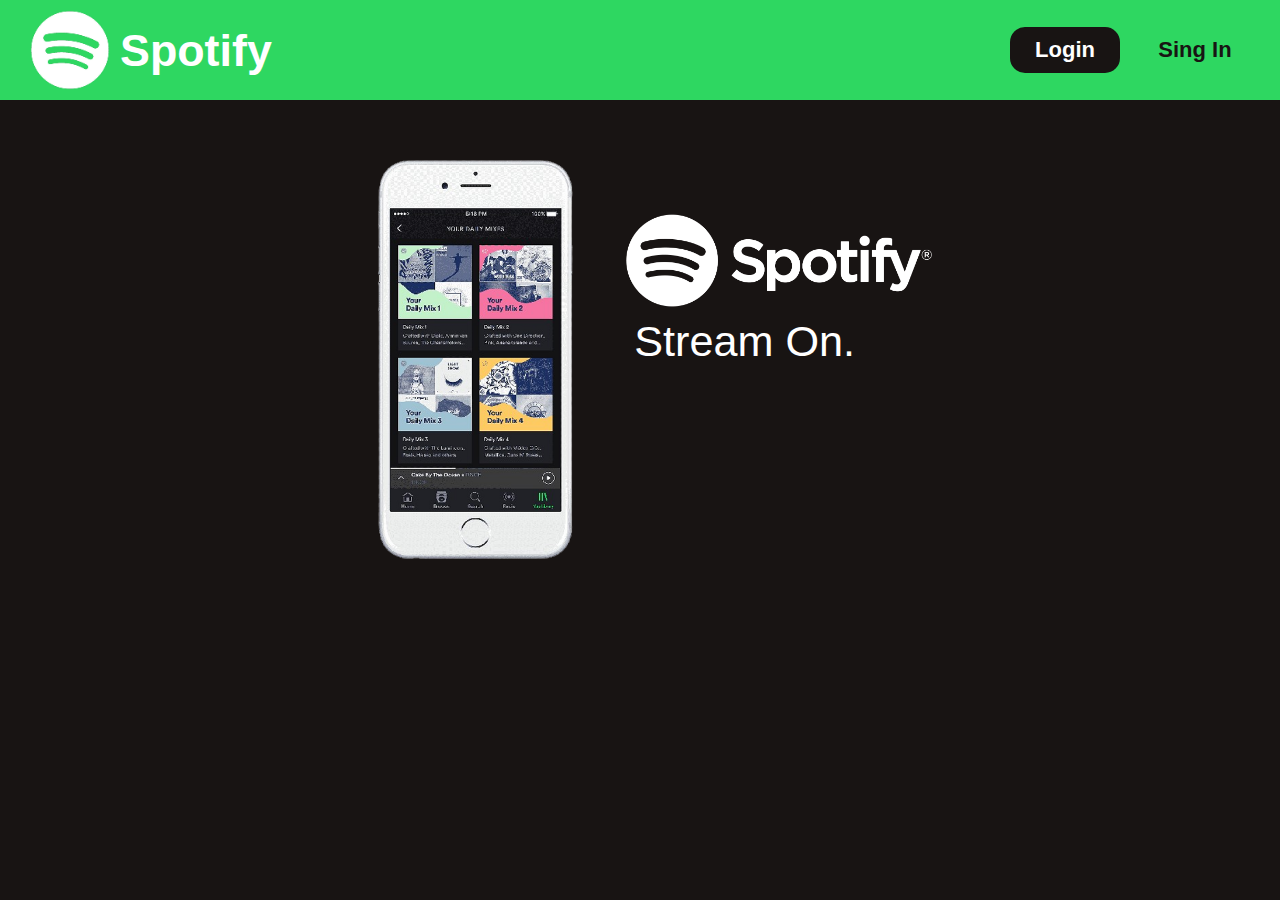
==== index.html @ ba1bf6ff "Initial commit" ====
<!DOCTYPE html>
<html lang="pt-BR">
<head>
    <meta charset="UTF-8">
    <meta name="viewport" content="width=device-width, initial-scale=1.0">
    <title>Spotify Page</title>
    <link rel="shortcut icon" href="assets/images/Spotify_Primary_Logo_RGB_White 1.png" type="image/png">
    <link rel="stylesheet" href="style.css">
</head>
<body>
    <header>
        <div class="logo">
            <img src="assets/images/Spotify_Primary_Logo_RGB_White 1.png" alt="Logo Spotify">
            <h1>Spotify</h1>
        </div>

        <div class="acesso">
            <a href="#" class="acesso__login">Login</a>
            <a href="#" class="acesso__sing-in">Sing In</a>
        </div>
    </header>

    <main>
            <img class="celular-exemplo" src="assets/images/png-clipart-feature-phone-smartphone-spotify-playlist-music-station-billboard-electronics-gadget-removebg-preview 1.png" alt="Exemplo Spotify Celular">
        
        <section class="text-spotify">

                <img src="assets/images/Spotify_Logo_RGB_White.png" alt="Logo spotify">

                <h2>Stream On.</h2>

        </section>
    </main>

</body>
</html>
---- style.css ----
/* Reset nas configurações gerais de estilo */
* {
    margin: 0;
    padding: 0;
    box-sizing: border-box;
}

/* Estilo do corpo */
body {
    min-height: 100dvh;
    font-family: Arial, Helvetica, sans-serif;
    background-color: #181413;
}

/* Estilo do cabeçalho */
header {
    height: 100px;
    display: flex;
    flex-flow: row nowrap;
    justify-content: space-between;
    align-items: center;
    background-color: #2ED761;
    padding: 10px;
}

/* Estilo da logo */
.logo {
    display: flex;
    align-items: center;
    margin-left: 20px;
    color: #fff;
}

.logo img {
    height: 80px;
}

.logo h1 {
    margin-left: 10px;
    font-size: 2.8em;
}

/* Estilo dos links de acesso */
.acesso {
    display: flex;
    align-items: center;
    font-size: 22px;
    font-weight: bold;
}

.acesso a{
    text-decoration: none;
    text-transform: none;
    color: #181413;
}

.acesso .acesso__sing-in {
    padding: 10px;
    width: 110px;
    text-align: center;
    border-radius: 15px;
    margin-right: 20px;
}

.acesso .acesso__login {
    background-color: #181413;
    width: 110px;
    color: #fff;
    padding: 10px;
    border-radius: 15px;
    text-align: center;
    margin-right: 20px;
}

/* Animação dos links */
.acesso .acesso__sing-in:hover {
    background-color: #6cd48c;
    color: #000;

    transition: 0.2s;
}

.acesso .acesso__login:hover {
    background-color: #292727;

    transition: 0.2s;
}

/* Estilizando o conteúdo principal */
main {
    display: flex;
    align-items: center;
    justify-content: center;
    margin: 50px;
}

/* Ajuste do tamanho da imagem de exemplo */
main img.celular-exemplo {
    height: 420px;
}


main .text-spotify {
    display: flex;
    flex-direction: column;
    color: #fff;
    margin-bottom: 150px;
}

main .text-spotify img {
    width: 330px;
    padding: 10px;
}

main .text-spotify h2 {
    font-weight: 500;
    font-size: 2.7em;
    text-indent: 20px;
}
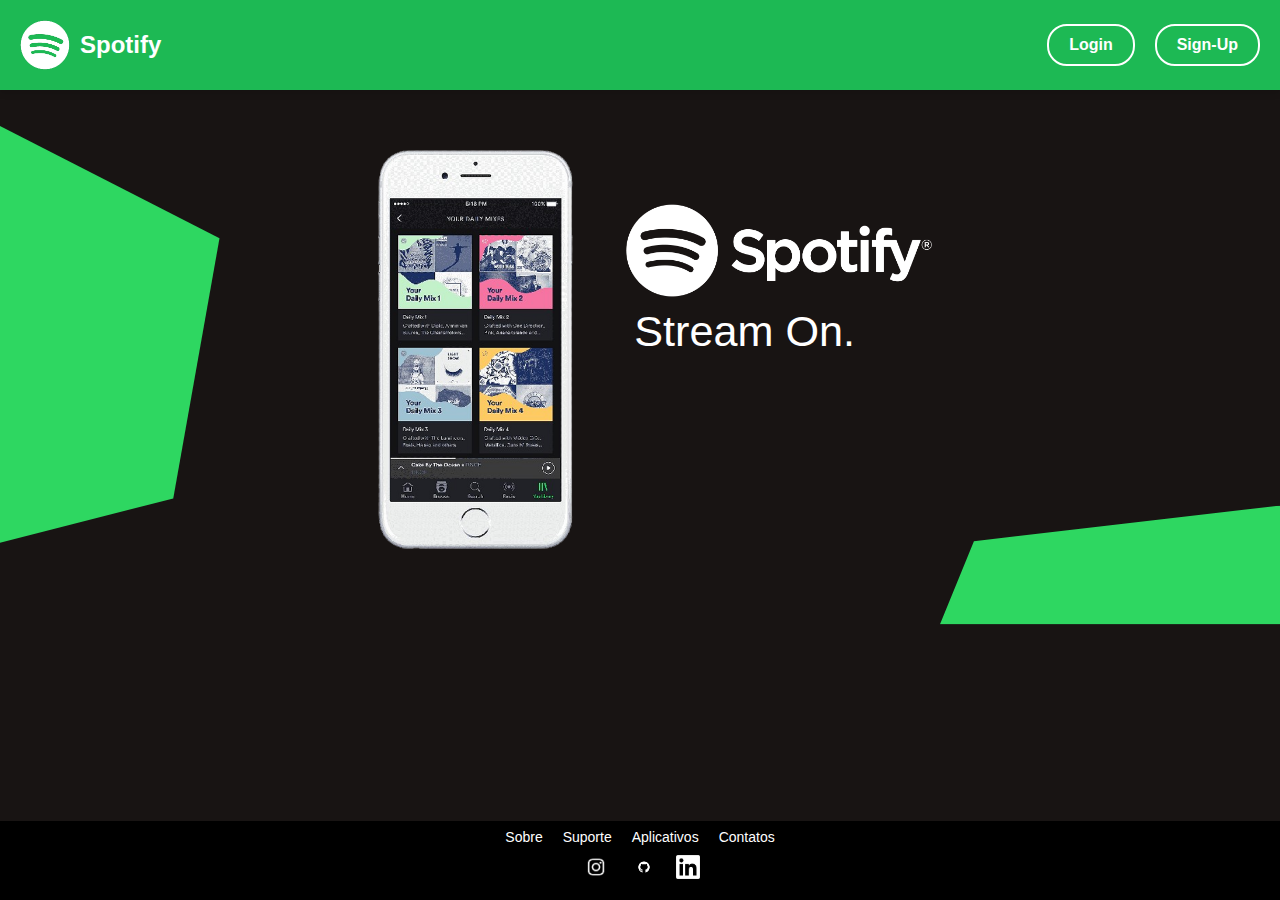
==== commit 6ad933b3: "Update (Estilo + Login)" ====
--- a/index.html
+++ b/index.html
@@ -5,7 +5,7 @@
     <meta name="viewport" content="width=device-width, initial-scale=1.0">
     <title>Spotify Page</title>
     <link rel="shortcut icon" href="assets/images/Spotify_Primary_Logo_RGB_White 1.png" type="image/png">
-    <link rel="stylesheet" href="style.css">
+    <link rel="stylesheet" href="styles/style.css">
 </head>
 <body>
     <header>
@@ -13,15 +13,15 @@
             <img src="assets/images/Spotify_Primary_Logo_RGB_White 1.png" alt="Logo Spotify">
             <h1>Spotify</h1>
         </div>
-
-        <div class="acesso">
-            <a href="#" class="acesso__login">Login</a>
-            <a href="#" class="acesso__sing-in">Sing In</a>
-        </div>
+    
+        <nav class="nav-links">
+            <a href="login.html" class="nav-link">Login</a>
+            <a href="#" class="nav-link">Sign-Up</a>
+        </nav>
     </header>
-
+   
     <main>
-            <img class="celular-exemplo" src="assets/images/png-clipart-feature-phone-smartphone-spotify-playlist-music-station-billboard-electronics-gadget-removebg-preview 1.png" alt="Exemplo Spotify Celular">
+        <img class="celular-exemplo" src="assets/images/png-clipart-feature-phone-smartphone-spotify-playlist-music-station-billboard-electronics-gadget-removebg-preview 1.png" alt="Exemplo Spotify Celular">
         
         <section class="text-spotify">
 
@@ -30,7 +30,26 @@
                 <h2>Stream On.</h2>
 
         </section>
+                       
+        <div class="enfeite-esquerdo"></div>
+        <div class="enfeite-direito"></div>
     </main>
+
+    <footer>
+        <div class="footer-links">
+            <a href="#">Sobre</a>
+            <a href="#">Suporte</a>
+            <a href="#">Aplicativos</a>
+            <a href="#">Contatos</a>
+        </div>
+        <div class="footer-social">
+            <a href="https://www.instagram.com/_devgabrielrosas/" target="_blank"><img src="assets/images/Instagram Logo PNG Transparent & SVG Vector - Freebie Supply.jpg" alt="Instagram"></a>
+
+            <a href="https://github.com/devgabrielrosas" target="_blank"><img src="assets/images/Primer.jpg" alt="GitHub"></a>
+
+            <a href="https://www.linkedin.com/in/devgabrielrosas/" target="_blank"><img src="assets/images/icone-linkedin-branco-png-5.png" alt="Ícone Linkedin"></a>
+        </div>
+    </footer>
 
 </body>
 </html>--- a/styles/style.css
+++ b/styles/style.css
@@ -0,0 +1,154 @@
+/* Reset nas configurações gerais de estilo */
+* {
+    margin: 0;
+    padding: 0;
+    box-sizing: border-box;
+}
+
+/* Estilo do corpo */
+body {
+    background-image: url('../assets/images/artistic-blurry-colorful-wallpaper-background.jpg');
+    background-size: cover; 
+    background-position: center; 
+    min-height: 100dvh;
+    font-family: Arial, Helvetica, sans-serif;
+    background-color: #181413;
+}
+
+/* Estilo do cabeçalho */
+header {
+    background-color: #1DB954; 
+    display: flex;
+    justify-content: space-between;
+    align-items: center;
+    padding: 20px;
+    box-shadow: 0 4px 6px rgba(0, 0, 0, 0.1); 
+}
+
+.logo {
+    display: flex;
+    align-items: center;
+}
+
+.logo img {
+    height: 50px;
+    margin-right: 10px;
+}
+
+.logo h1 {
+    font-size: 24px;
+    color: #fff;
+}
+
+.nav-links {
+    display: flex;
+    gap: 20px;
+}
+
+.nav-link {
+    color: #fff;
+    text-decoration: none;
+    font-size: 16px;
+    font-weight: bold;
+    transition: color 0.3s ease; 
+    padding: 10px 20px; 
+    border: 2px solid #fff; 
+    border-radius: 20px; 
+}
+
+.nav-link:hover {
+    color: #000; 
+    background-color: #fff; 
+}
+
+
+/* Estilizando o conteúdo principal */
+main {
+    display: flex;
+    flex-wrap: wrap;
+    align-items: center;
+    justify-content: center;
+    margin: 50px;
+}
+
+
+/* Ajuste do tamanho da imagem de exemplo */
+main img.celular-exemplo {
+    height: 420px;
+}
+
+
+main .text-spotify {
+    display: flex;
+    flex-direction: column;
+    color: #fff;
+    margin-bottom: 150px;
+}
+
+main .text-spotify img {
+    width: 330px;
+    padding: 10px;
+}
+
+main .text-spotify h2 {
+    font-weight: 500;
+    font-size: 2.7em;
+    text-indent: 20px;
+}
+
+/*Estilizando as figuras geométricas */
+.enfeite-esquerdo {
+    display: flex;
+    position: absolute;
+    width: 462.5px;
+    height: 473px;
+    left: -243px;
+    top: 120px;
+    background: #2ED761;
+    clip-path: polygon(50% 0%, 100% 25%, 90% 80%, 10% 100%, 0% 25%); 
+}
+
+.enfeite-direito {
+    display: flex;
+    position: absolute;
+    width: 486px; 
+    height: 170px; 
+    right: -73px; 
+    top: 480px;
+    background: #2ED761;
+    clip-path: polygon(10% 30%, 100% 0%, 100% 100%, 10% 100%, 25% 70%, 75% 70%, 90% 100%, 0% 100%);
+    transform: scale(0.7);
+}
+
+/*Estilizando o rodapé */
+footer {
+    background-color: black; 
+    color: #fff;
+    text-align: center;
+    padding: 8px;
+    position: absolute;
+    bottom: 0;
+    width: 100%;
+}
+
+.footer-links, .footer-social {
+    display: flex;
+    justify-content: center;
+    gap: 20px;
+    margin-bottom: 10px;
+}
+
+.footer-links a, .footer-social a {
+    color: #fff;
+    text-decoration: none;
+    font-size: 14px;
+}
+
+.footer-social img {
+    height: 24px;
+}
+
+.footer-links a:hover, .footer-social a:hover {
+    text-decoration: underline;
+}
+
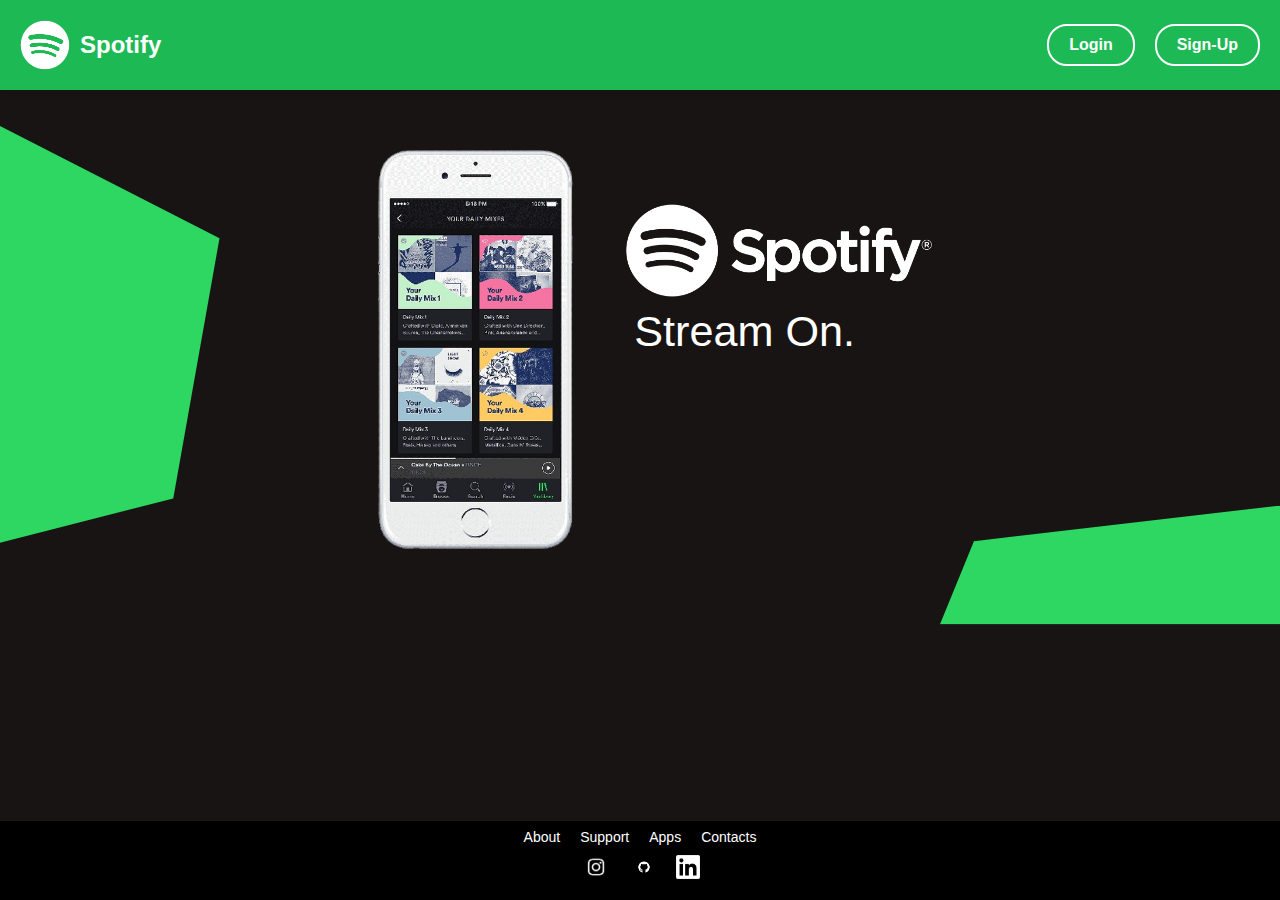
==== commit a69b3432: "Commit final" ====
--- a/index.html
+++ b/index.html
@@ -16,7 +16,7 @@
     
         <nav class="nav-links">
             <a href="login.html" class="nav-link">Login</a>
-            <a href="#" class="nav-link">Sign-Up</a>
+            <a href="cadastro.html" class="nav-link">Sign-Up</a>
         </nav>
     </header>
    
@@ -37,10 +37,10 @@
 
     <footer>
         <div class="footer-links">
-            <a href="#">Sobre</a>
-            <a href="#">Suporte</a>
-            <a href="#">Aplicativos</a>
-            <a href="#">Contatos</a>
+            <a href="#">About</a>
+            <a href="#">Support</a>
+            <a href="#">Apps</a>
+            <a href="#">Contacts</a>
         </div>
         <div class="footer-social">
             <a href="https://www.instagram.com/_devgabrielrosas/" target="_blank"><img src="assets/images/Instagram Logo PNG Transparent & SVG Vector - Freebie Supply.jpg" alt="Instagram"></a>
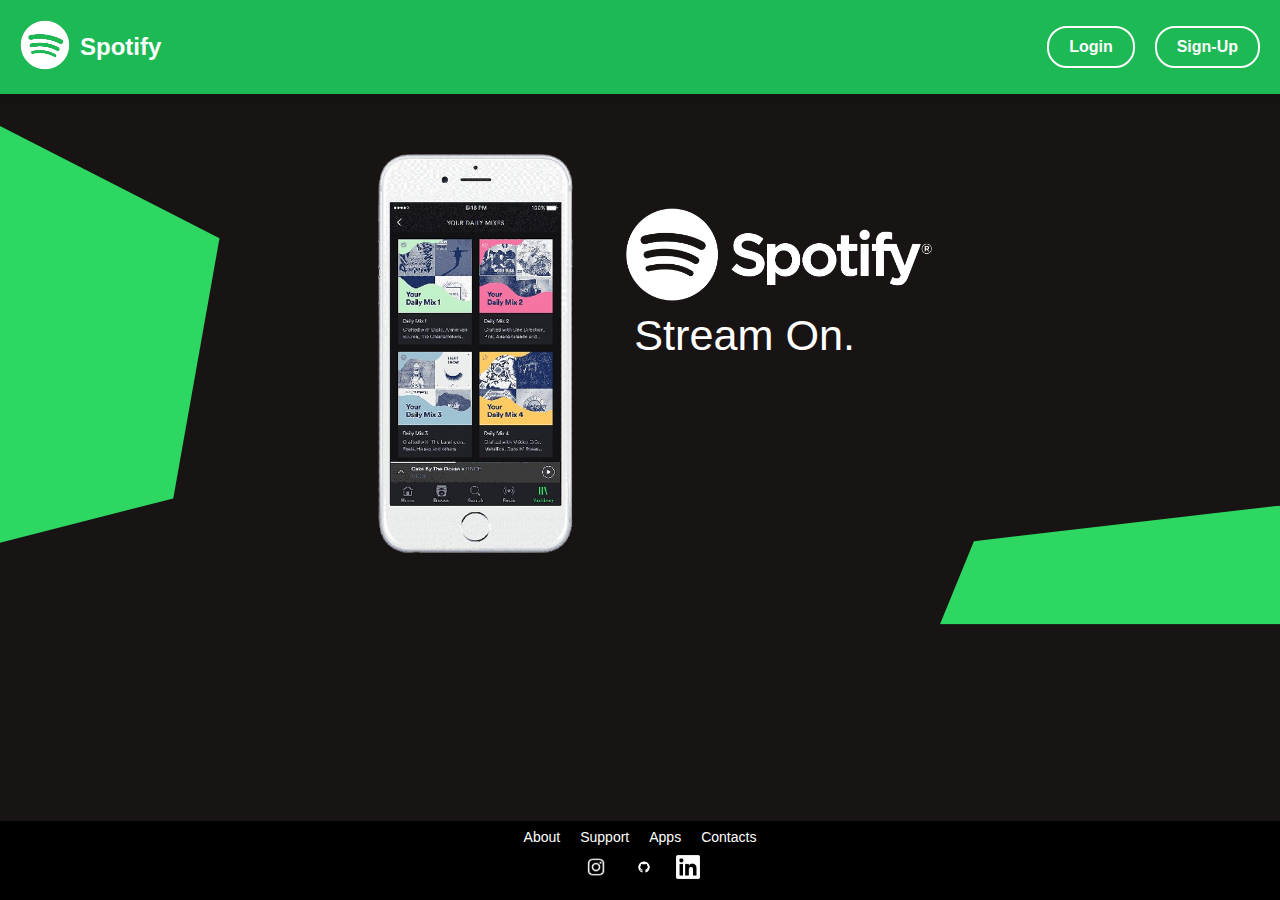
==== commit bb8b1b1e: "Adicionado link para outro projeto" ====
--- a/index.html
+++ b/index.html
@@ -10,7 +10,9 @@
 <body>
     <header>
         <div class="logo">
-            <img src="assets/images/Spotify_Primary_Logo_RGB_White 1.png" alt="Logo Spotify">
+            <a href="https://devgabrielrosas.github.io/SpotifyPage-Frontend/">
+                <img src="assets/images/Spotify_Primary_Logo_RGB_White 1.png" alt="Logo Spotify">
+            </a>
             <h1>Spotify</h1>
         </div>
     
